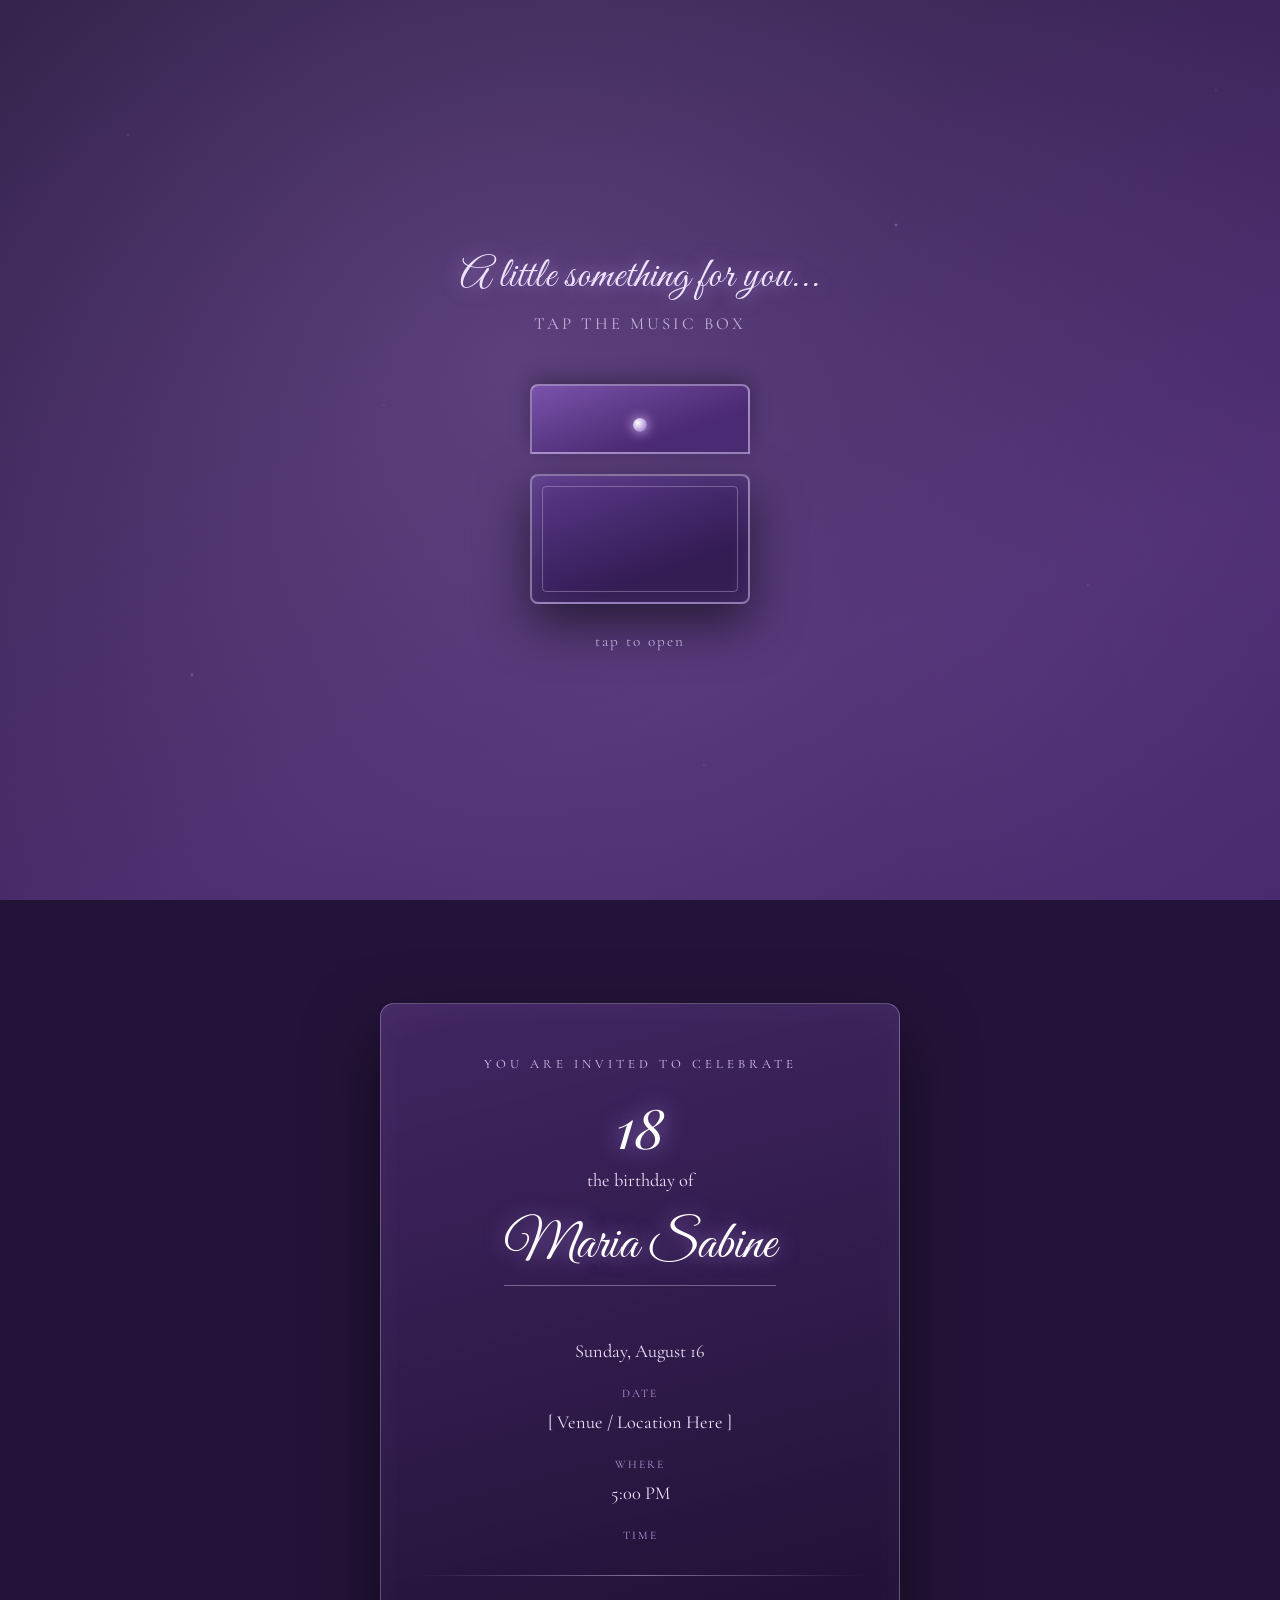
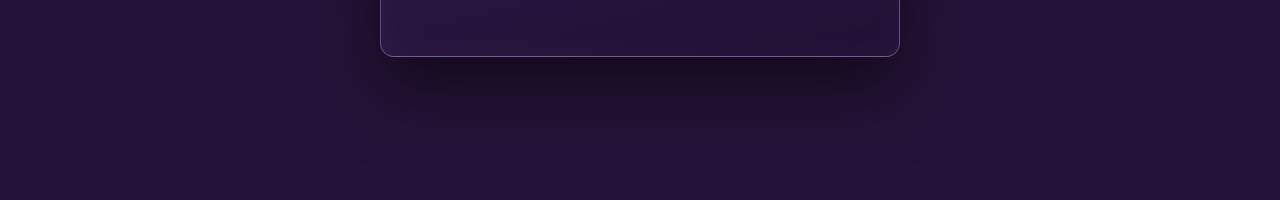
==== index.html @ b39abab8 "first commit" ====
<!DOCTYPE html>
<html lang="en">
<head>
<meta charset="UTF-8" />
<meta name="viewport" content="width=device-width, initial-scale=1.0" />
<title>18th Birthday Invitation</title>
<link rel="preconnect" href="https://fonts.googleapis.com">
<link href="https://fonts.googleapis.com/css2?family=Great+Vibes&family=Cormorant+Garamond:ital,wght@0,400;0,500;0,600;1,400&family=Playfair+Display:ital,wght@0,500;0,700;1,500&display=swap" rel="stylesheet">
<link rel="stylesheet" href="style.css">
</head>
<body>

<div class="marble-bg"></div>
<div class="marble-veins"></div>

<audio id="bgm" src="music.mp3" loop preload="auto"></audio>

<section id="cover">
  <div class="cover-title">A little something for you...</div>
  <div class="cover-sub">tap the music box</div>

  <div class="box-wrap" id="boxWrap">
    <div class="box-lid">
      <div class="box-jewel"></div>
    </div>
    <div class="ballerina-stage">
      <div class="spin">
        <div class="ballerina">
          <svg viewBox="0 0 60 90" xmlns="http://www.w3.org/2000/svg">
            <ellipse cx="30" cy="82" rx="16" ry="4" fill="#d9c9f0" opacity="0.5"/>
            <path d="M30 30 C 20 40, 18 55, 26 60 C 30 62, 30 65, 22 72 M30 30 C 40 40, 42 55, 34 60 C 30 62, 30 65, 38 72" fill="none" stroke="#fff" stroke-width="1"/>
            <path d="M18 58 Q30 50 42 58 Q42 68 30 70 Q18 68 18 58 Z" fill="#e9dcf8"/>
            <circle cx="30" cy="18" r="7" fill="#f3e6ff"/>
            <path d="M23 20 Q30 10 37 20 Q34 8 30 8 Q26 8 23 20Z" fill="#4a2a72"/>
            <path d="M30 25 L22 38 L26 40 L30 30 L34 40 L38 38 Z" fill="#fff"/>
            <line x1="26" y1="40" x2="20" y2="30" stroke="#fff" stroke-width="2" stroke-linecap="round"/>
            <line x1="34" y1="40" x2="40" y2="30" stroke="#fff" stroke-width="2" stroke-linecap="round"/>
            <line x1="27" y1="60" x2="22" y2="80" stroke="#fff" stroke-width="2" stroke-linecap="round"/>
            <line x1="33" y1="60" x2="40" y2="72" stroke="#fff" stroke-width="2" stroke-linecap="round"/>
          </svg>
        </div>
      </div>
    </div>
    <div class="box-base"></div>
    <span class="sparkle"></span>
    <span class="sparkle"></span>
    <span class="sparkle"></span>
    <span class="sparkle"></span>
  </div>

  <div class="tap-hint">tap to open</div>
  <div class="scroll-cue" id="scrollCue">keep scrolling<span>&#8595;</span></div>
</section>

<section id="invitation">
  <div class="card" id="card">
    <div class="eyebrow">You are invited to celebrate</div>
    <div class="num-18">18</div>
    <div class="invite-line">the birthday of</div>
    <div class="name-placeholder">Maria Sabine</div>

    <div class="details">
      Sunday, August 16
      <span class="label">Date</span>
      [ Venue / Location Here ]
      <span class="label">Where</span>
      5:00 PM
      <span class="label">Time</span>
    </div>

    <hr class="divider"/>

    <p class="surprise">
      
      <span class="sign"></span>
    </p>
  </div>
</section>

<script src="js/function.js"></script>

</body>
</html>
---- style.css ----
:root{
  --deep: #241338;
  --plum: #3b1f5c;
  --violet: #6a3fa0;
  --lilac: #b79bdb;
  --pale: #eee3fb;
  --silver: #d9c9f0;
}
*{box-sizing:border-box; margin:0; padding:0;}
html{scroll-behavior:smooth;}
body{
  font-family:'Cormorant Garamond', serif;
  background:var(--deep);
  color:var(--pale);
  overflow-x:hidden;
}

/* ---------- Marble background (shared) ---------- */
.marble-bg{
  position:fixed;
  inset:0;
  z-index:-2;
  background:
    radial-gradient(circle at 20% 20%, rgba(180,140,220,0.35), transparent 45%),
    radial-gradient(circle at 80% 30%, rgba(120,70,170,0.4), transparent 50%),
    radial-gradient(circle at 50% 80%, rgba(90,50,140,0.5), transparent 55%),
    linear-gradient(160deg, #1c0f30 0%, #3a1f5c 35%, #2a1548 60%, #150a26 100%);
  background-size:200% 200%;
  animation:swirl 30s ease-in-out infinite alternate;
}
@keyframes swirl{
  0%{background-position:0% 0%;}
  100%{background-position:100% 100%;}
}
.marble-veins{
  position:fixed; inset:0; z-index:-1; opacity:0.5; pointer-events:none;
  background-image:
    radial-gradient(1px 1px at 10% 15%, #fff8, transparent),
    radial-gradient(1px 1px at 30% 45%, #fff6, transparent),
    radial-gradient(2px 2px at 70% 25%, #fff9, transparent),
    radial-gradient(1px 1px at 85% 65%, #fff7, transparent),
    radial-gradient(1px 1px at 55% 85%, #fff6, transparent),
    radial-gradient(2px 2px at 15% 75%, #fff8, transparent),
    radial-gradient(1px 1px at 95% 10%, #fff6, transparent);
  animation:twinkle 5s ease-in-out infinite alternate;
}
@keyframes twinkle{ from{opacity:0.25;} to{opacity:0.6;} }

/* ---------- Cover / Music box section ---------- */
#cover{
  height:100vh;
  display:flex;
  flex-direction:column;
  align-items:center;
  justify-content:center;
  text-align:center;
  position:relative;
  padding:20px;
}
.cover-title{
  font-family:'Great Vibes', cursive;
  font-size:2.6rem;
  color:var(--pale);
  margin-bottom:10px;
  text-shadow:0 0 18px rgba(200,160,255,0.6);
  letter-spacing:1px;
}
.cover-sub{
  font-size:1.05rem;
  letter-spacing:3px;
  text-transform:uppercase;
  color:var(--silver);
  margin-bottom:50px;
  opacity:0.85;
}

/* Music box */
.box-wrap{
  position:relative;
  width:220px;
  height:220px;
  cursor:pointer;
  perspective:900px;
  -webkit-tap-highlight-color:transparent;
}
.box-base{
  position:absolute;
  bottom:0;
  left:0;
  width:220px;
  height:130px;
  background:linear-gradient(160deg, #5a3a8a, #341c55 70%);
  border:2px solid rgba(217,201,240,0.5);
  border-radius:8px;
  box-shadow:0 20px 50px rgba(0,0,0,0.55), inset 0 0 25px rgba(255,255,255,0.08);
}
.box-base::before{
  content:'';
  position:absolute;
  inset:10px;
  border:1px solid rgba(217,201,240,0.35);
  border-radius:4px;
}
.box-lid{
  position:absolute;
  top:0;
  left:0;
  width:220px;
  height:70px;
  background:linear-gradient(160deg, #7a52ab, #4a2a72 70%);
  border:2px solid rgba(217,201,240,0.5);
  border-radius:8px 8px 0 0;
  transform-origin:top;
  transform-style:preserve-3d;
  transition:transform 1.1s cubic-bezier(.6,.1,.25,1);
  box-shadow:0 -6px 20px rgba(0,0,0,0.3);
  z-index:3;
}
.box-wrap.open .box-lid{
  transform:rotateX(120deg);
}
.box-jewel{
  position:absolute;
  top:32px; left:50%;
  transform:translateX(-50%);
  width:14px; height:14px;
  background:radial-gradient(circle at 35% 35%, #fff, var(--lilac) 60%, var(--violet));
  border-radius:50%;
  box-shadow:0 0 12px rgba(230,200,255,0.9);
}

.ballerina-stage{
  position:absolute;
  bottom:60px;
  left:50%;
  width:60px;
  height:90px;
  transform:translateX(-50%) scale(0.2);
  opacity:0;
  transform-origin:bottom center;
  transition:opacity .6s ease .3s, transform .8s cubic-bezier(.34,1.56,.64,1) .3s;
  z-index:2;
}
.box-wrap.open .ballerina-stage{
  opacity:1;
  transform:translateX(-50%) scale(1);
}
.spin{
  width:100%;
  height:100%;
  animation:none;
  transform-origin:50% 85%;
}
.box-wrap.open .spin{
  animation:spin 3.2s linear infinite;
}
@keyframes spin{ from{transform:rotateY(0deg);} to{transform:rotateY(360deg);} }

.ballerina svg{ width:100%; height:100%; filter:drop-shadow(0 4px 10px rgba(0,0,0,0.4)); }

.sparkle{
  position:absolute;
  width:4px; height:4px;
  background:#fff;
  border-radius:50%;
  opacity:0;
  box-shadow:0 0 8px 2px rgba(255,255,255,0.9);
}
.box-wrap.open .sparkle{ animation:sparkle 1.8s ease-in-out infinite; }
.sparkle:nth-child(1){ top:10%; left:15%; animation-delay:.1s; }
.sparkle:nth-child(2){ top:20%; left:80%; animation-delay:.5s; }
.sparkle:nth-child(3){ top:60%; left:5%; animation-delay:.9s; }
.sparkle:nth-child(4){ top:70%; left:90%; animation-delay:1.3s; }
@keyframes sparkle{
  0%,100%{opacity:0; transform:scale(0.4);}
  50%{opacity:1; transform:scale(1.3);}
}

.tap-hint{
  margin-top:28px;
  font-size:0.95rem;
  letter-spacing:2px;
  color:var(--silver);
  opacity:0.8;
  animation:pulse 2s ease-in-out infinite;
}
.box-wrap.open ~ .tap-hint{ display:none; }
@keyframes pulse{ 0%,100%{opacity:.4;} 50%{opacity:.9;} }

.scroll-cue{
  position:absolute;
  bottom:35px;
  left:50%;
  transform:translateX(-50%);
  font-size:0.85rem;
  letter-spacing:3px;
  color:var(--silver);
  opacity:0;
  transition:opacity 1s ease;
  text-transform:uppercase;
}
.scroll-cue.show{ opacity:0.85; }
.scroll-cue span{
  display:block;
  margin-top:8px;
  animation:bounce 1.6s ease-in-out infinite;
}
@keyframes bounce{ 0%,100%{transform:translateY(0);} 50%{transform:translateY(8px);} }

/* ---------- Invitation section ---------- */
#invitation{
  min-height:100vh;
  display:flex;
  align-items:center;
  justify-content:center;
  padding:80px 18px 120px;
}
.card{
  max-width:520px;
  width:100%;
  background:linear-gradient(165deg, rgba(90,55,135,0.55), rgba(30,15,50,0.75));
  border:1px solid rgba(217,201,240,0.35);
  border-radius:14px;
  padding:52px 34px;
  text-align:center;
  box-shadow:0 30px 70px rgba(0,0,0,0.5), inset 0 0 40px rgba(255,255,255,0.04);
  backdrop-filter:blur(3px);
  opacity:0;
  transform:translateY(60px);
  transition:opacity 1.1s ease, transform 1.1s ease;
}
.card.visible{ opacity:1; transform:translateY(0); }

.eyebrow{
  letter-spacing:4px;
  text-transform:uppercase;
  font-size:0.8rem;
  color:var(--silver);
  margin-bottom:18px;
}
.invite-line{
  font-size:1.15rem;
  color:var(--pale);
  margin-bottom:6px;
}
.num-18{
  font-family:'Playfair Display', serif;
  font-size:3.4rem;
  font-style:italic;
  color:#fff;
  text-shadow:0 0 22px rgba(200,160,255,0.7);
  margin:6px 0;
}
.name-placeholder{
  font-family:'Great Vibes', cursive;
  font-size:3.4rem;
  color:#fff;
  margin:14px 0 22px;
  text-shadow:0 0 20px rgba(200,160,255,0.6);
  border-bottom:1px solid rgba(217,201,240,0.4);
  display:inline-block;
  padding-bottom:6px;
}
.details{
  margin:26px 0;
  font-size:1.15rem;
  line-height:1.9;
}
.details .label{
  display:block;
  letter-spacing:2px;
  text-transform:uppercase;
  font-size:0.72rem;
  color:var(--lilac);
  margin-top:14px;
}
hr.divider{
  border:none;
  height:1px;
  background:linear-gradient(90deg, transparent, rgba(217,201,240,0.5), transparent);
  margin:28px 0;
}
.surprise{
  font-family:'Cormorant Garamond', serif;
  font-style:italic;
  font-size:1.15rem;
  line-height:1.85;
  color:var(--pale);
  opacity:0.95;
}
.surprise .sign{
  display:block;
  margin-top:16px;
  font-family:'Great Vibes', cursive;
  font-size:1.6rem;
  color:#fff;
}
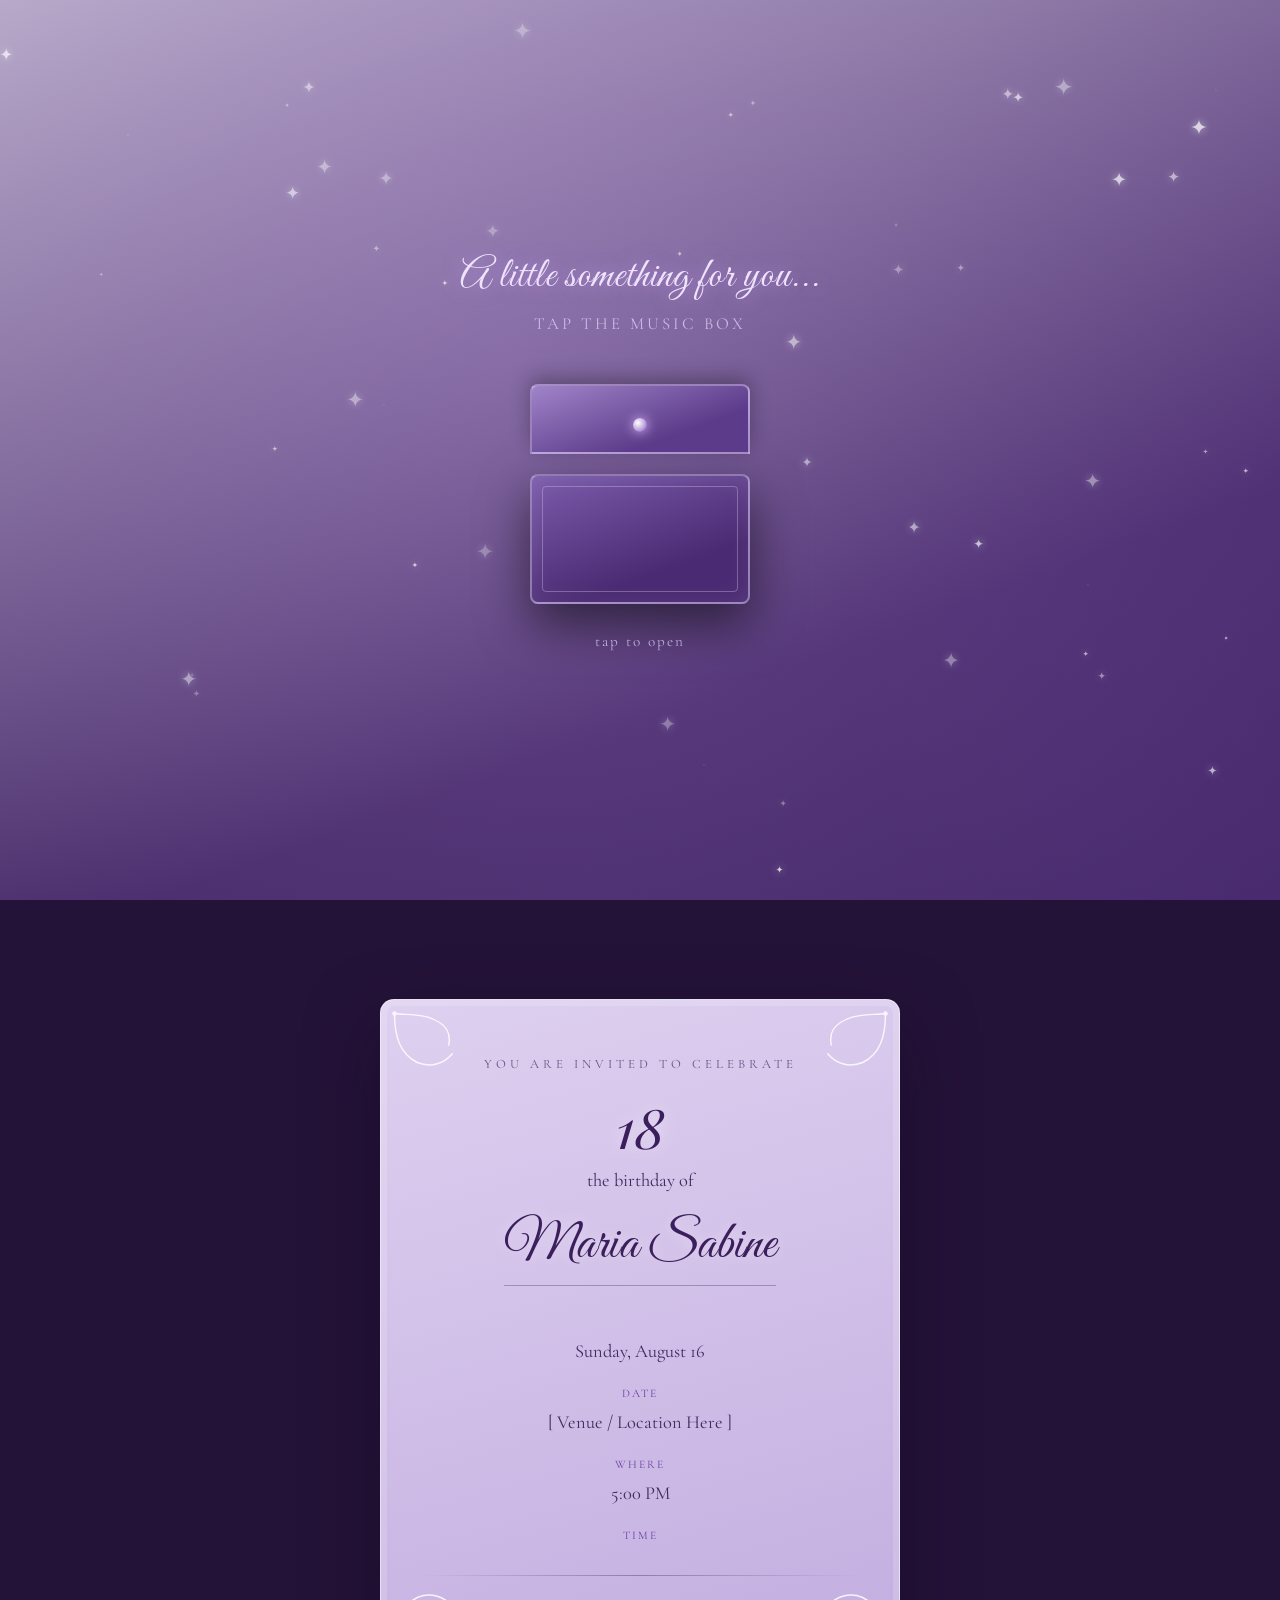
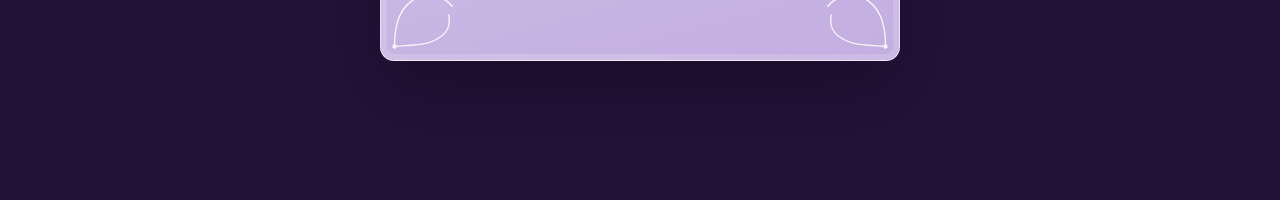
==== commit 7acd4cdc: "Change background" ====
--- a/index.html
+++ b/index.html
@@ -12,6 +12,14 @@
 
 <div class="marble-bg"></div>
 <div class="marble-veins"></div>
+<div class="stars-field" id="starsField"></div>
+
+<!-- reusable 4-point sparkle shape, referenced everywhere via <use> -->
+<svg width="0" height="0" style="position:absolute">
+  <symbol id="sparkleShape" viewBox="0 0 100 100">
+    <path d="M50 0C50 28 28 50 0 50C28 50 50 72 50 100C50 72 72 50 100 50C72 50 50 28 50 0Z"/>
+  </symbol>
+</svg>
 
 <audio id="bgm" src="music.mp3" loop preload="auto"></audio>
 
@@ -25,20 +33,7 @@
     </div>
     <div class="ballerina-stage">
       <div class="spin">
-        <div class="ballerina">
-          <svg viewBox="0 0 60 90" xmlns="http://www.w3.org/2000/svg">
-            <ellipse cx="30" cy="82" rx="16" ry="4" fill="#d9c9f0" opacity="0.5"/>
-            <path d="M30 30 C 20 40, 18 55, 26 60 C 30 62, 30 65, 22 72 M30 30 C 40 40, 42 55, 34 60 C 30 62, 30 65, 38 72" fill="none" stroke="#fff" stroke-width="1"/>
-            <path d="M18 58 Q30 50 42 58 Q42 68 30 70 Q18 68 18 58 Z" fill="#e9dcf8"/>
-            <circle cx="30" cy="18" r="7" fill="#f3e6ff"/>
-            <path d="M23 20 Q30 10 37 20 Q34 8 30 8 Q26 8 23 20Z" fill="#4a2a72"/>
-            <path d="M30 25 L22 38 L26 40 L30 30 L34 40 L38 38 Z" fill="#fff"/>
-            <line x1="26" y1="40" x2="20" y2="30" stroke="#fff" stroke-width="2" stroke-linecap="round"/>
-            <line x1="34" y1="40" x2="40" y2="30" stroke="#fff" stroke-width="2" stroke-linecap="round"/>
-            <line x1="27" y1="60" x2="22" y2="80" stroke="#fff" stroke-width="2" stroke-linecap="round"/>
-            <line x1="33" y1="60" x2="40" y2="72" stroke="#fff" stroke-width="2" stroke-linecap="round"/>
-          </svg>
-        </div>
+        <svg class="centerpiece-star"><use href="#sparkleShape"></use></svg>
       </div>
     </div>
     <div class="box-base"></div>
@@ -54,6 +49,23 @@
 
 <section id="invitation">
   <div class="card" id="card">
+    <svg class="card-corner corner-tl" viewBox="0 0 80 80" xmlns="http://www.w3.org/2000/svg">
+      <path d="M4 4 C 4 30, 10 50, 30 60 C 45 66, 60 62, 70 50 M4 4 C 20 6, 40 4, 55 14 C 65 20, 68 30, 66 40"/>
+      <circle cx="4" cy="4" r="2.5"/>
+    </svg>
+    <svg class="card-corner corner-tr" viewBox="0 0 80 80" xmlns="http://www.w3.org/2000/svg">
+      <path d="M4 4 C 4 30, 10 50, 30 60 C 45 66, 60 62, 70 50 M4 4 C 20 6, 40 4, 55 14 C 65 20, 68 30, 66 40"/>
+      <circle cx="4" cy="4" r="2.5"/>
+    </svg>
+    <svg class="card-corner corner-bl" viewBox="0 0 80 80" xmlns="http://www.w3.org/2000/svg">
+      <path d="M4 4 C 4 30, 10 50, 30 60 C 45 66, 60 62, 70 50 M4 4 C 20 6, 40 4, 55 14 C 65 20, 68 30, 66 40"/>
+      <circle cx="4" cy="4" r="2.5"/>
+    </svg>
+    <svg class="card-corner corner-br" viewBox="0 0 80 80" xmlns="http://www.w3.org/2000/svg">
+      <path d="M4 4 C 4 30, 10 50, 30 60 C 45 66, 60 62, 70 50 M4 4 C 20 6, 40 4, 55 14 C 65 20, 68 30, 66 40"/>
+      <circle cx="4" cy="4" r="2.5"/>
+    </svg>
+
     <div class="eyebrow">You are invited to celebrate</div>
     <div class="num-18">18</div>
     <div class="invite-line">the birthday of</div>
--- a/style.css
+++ b/style.css
@@ -5,6 +5,9 @@
   --lilac: #b79bdb;
   --pale: #eee3fb;
   --silver: #d9c9f0;
+  --card-a: #ded0f0;
+  --card-b: #c3aee0;
+  --ink: #40295e;
 }
 *{box-sizing:border-box; margin:0; padding:0;}
 html{scroll-behavior:smooth;}
@@ -24,7 +27,7 @@
     radial-gradient(circle at 20% 20%, rgba(180,140,220,0.35), transparent 45%),
     radial-gradient(circle at 80% 30%, rgba(120,70,170,0.4), transparent 50%),
     radial-gradient(circle at 50% 80%, rgba(90,50,140,0.5), transparent 55%),
-    linear-gradient(160deg, #1c0f30 0%, #3a1f5c 35%, #2a1548 60%, #150a26 100%);
+    linear-gradient(160deg, #b8aec6 0%, #3a1f5c 35%, #2a1548 60%, #9a6edd 100%);
   background-size:200% 200%;
   animation:swirl 30s ease-in-out infinite alternate;
 }
@@ -46,6 +49,27 @@
 }
 @keyframes twinkle{ from{opacity:0.25;} to{opacity:0.6;} }
 
+/* ---------- Floating star field (behind card, in front of marble) ---------- */
+.stars-field{
+  position:fixed;
+  inset:0;
+  z-index:0;
+  pointer-events:none;
+  overflow:hidden;
+}
+.star-sparkle{
+  position:absolute;
+  fill:#fff;
+  filter:drop-shadow(0 0 4px rgba(255,255,255,0.8));
+  animation-name:twinkleFloat;
+  animation-timing-function:ease-in-out;
+  animation-iteration-count:infinite;
+}
+@keyframes twinkleFloat{
+  0%,100%{ opacity:.15; transform:translateY(0) scale(.7) rotate(0deg); }
+  50%{ opacity:.95; transform:translateY(-16px) scale(1) rotate(20deg); }
+}
+
 /* ---------- Cover / Music box section ---------- */
 #cover{
   height:100vh;
@@ -56,6 +80,7 @@
   text-align:center;
   position:relative;
   padding:20px;
+  z-index:1;
 }
 .cover-title{
   font-family:'Great Vibes', cursive;
@@ -89,7 +114,7 @@
   left:0;
   width:220px;
   height:130px;
-  background:linear-gradient(160deg, #5a3a8a, #341c55 70%);
+  background:linear-gradient(160deg, #7c5cac, #4a2a72 70%);
   border:2px solid rgba(217,201,240,0.5);
   border-radius:8px;
   box-shadow:0 20px 50px rgba(0,0,0,0.55), inset 0 0 25px rgba(255,255,255,0.08);
@@ -107,7 +132,7 @@
   left:0;
   width:220px;
   height:70px;
-  background:linear-gradient(160deg, #7a52ab, #4a2a72 70%);
+  background:linear-gradient(160deg, #a084c9, #5c3b8a 70%);
   border:2px solid rgba(217,201,240,0.5);
   border-radius:8px 8px 0 0;
   transform-origin:top;
@@ -133,8 +158,8 @@
   position:absolute;
   bottom:60px;
   left:50%;
-  width:60px;
-  height:90px;
+  width:64px;
+  height:64px;
   transform:translateX(-50%) scale(0.2);
   opacity:0;
   transform-origin:bottom center;
@@ -149,14 +174,23 @@
   width:100%;
   height:100%;
   animation:none;
-  transform-origin:50% 85%;
+  transform-origin:50% 50%;
 }
 .box-wrap.open .spin{
-  animation:spin 3.2s linear infinite;
-}
-@keyframes spin{ from{transform:rotateY(0deg);} to{transform:rotateY(360deg);} }
-
-.ballerina svg{ width:100%; height:100%; filter:drop-shadow(0 4px 10px rgba(0,0,0,0.4)); }
+  animation:spinSparkle 3.4s ease-in-out infinite;
+}
+@keyframes spinSparkle{
+  0%{ transform:rotate(0deg) scale(0.85); }
+  50%{ transform:rotate(180deg) scale(1.2); }
+  100%{ transform:rotate(360deg) scale(0.85); }
+}
+
+.centerpiece-star{
+  width:100%;
+  height:100%;
+  fill:#fff;
+  filter:drop-shadow(0 0 14px rgba(230,200,255,0.95));
+}
 
 .sparkle{
   position:absolute;
@@ -214,50 +248,68 @@
   align-items:center;
   justify-content:center;
   padding:80px 18px 120px;
+  position:relative;
+  z-index:1;
 }
 .card{
   max-width:520px;
   width:100%;
-  background:linear-gradient(165deg, rgba(90,55,135,0.55), rgba(30,15,50,0.75));
-  border:1px solid rgba(217,201,240,0.35);
+  position:relative;
+  z-index:1;
+  background:linear-gradient(165deg, var(--card-a), var(--card-b));
+  border:1px solid rgba(255,255,255,0.6);
   border-radius:14px;
-  padding:52px 34px;
+  padding:56px 40px;
   text-align:center;
-  box-shadow:0 30px 70px rgba(0,0,0,0.5), inset 0 0 40px rgba(255,255,255,0.04);
-  backdrop-filter:blur(3px);
+  box-shadow:0 30px 70px rgba(20,8,35,0.55), inset 0 0 0 6px rgba(255,255,255,0.15);
   opacity:0;
   transform:translateY(60px);
   transition:opacity 1.1s ease, transform 1.1s ease;
 }
 .card.visible{ opacity:1; transform:translateY(0); }
+
+.card-corner{
+  position:absolute;
+  width:70px;
+  height:70px;
+  opacity:0.85;
+  pointer-events:none;
+}
+.card-corner path{ fill:none; stroke:#fff; stroke-width:1.6; stroke-linecap:round; }
+.card-corner circle{ fill:#fff; }
+.corner-tl{ top:10px; left:10px; }
+.corner-tr{ top:10px; right:10px; transform:scaleX(-1); }
+.corner-bl{ bottom:10px; left:10px; transform:scaleY(-1); }
+.corner-br{ bottom:10px; right:10px; transform:scale(-1,-1); }
 
 .eyebrow{
   letter-spacing:4px;
   text-transform:uppercase;
   font-size:0.8rem;
-  color:var(--silver);
+  color:var(--ink);
+  opacity:0.75;
   margin-bottom:18px;
 }
 .invite-line{
   font-size:1.15rem;
-  color:var(--pale);
+  color:var(--ink);
   margin-bottom:6px;
 }
 .num-18{
   font-family:'Playfair Display', serif;
   font-size:3.4rem;
   font-style:italic;
-  color:#fff;
-  text-shadow:0 0 22px rgba(200,160,255,0.7);
+  color:var(--plum);
+  text-shadow:0 0 18px rgba(255,255,255,0.6);
   margin:6px 0;
 }
 .name-placeholder{
   font-family:'Great Vibes', cursive;
   font-size:3.4rem;
-  color:#fff;
+  color:var(--plum);
   margin:14px 0 22px;
-  text-shadow:0 0 20px rgba(200,160,255,0.6);
-  border-bottom:1px solid rgba(217,201,240,0.4);
+  text-shadow:0 0 14px rgba(255,255,255,0.5);
+  border-bottom:1px solid rgba(64,41,94,0.35);
   display:inline-block;
   padding-bottom:6px;
 }
@@ -265,19 +317,20 @@
   margin:26px 0;
   font-size:1.15rem;
   line-height:1.9;
+  color:var(--ink);
 }
 .details .label{
   display:block;
   letter-spacing:2px;
   text-transform:uppercase;
   font-size:0.72rem;
-  color:var(--lilac);
+  color:var(--violet);
   margin-top:14px;
 }
 hr.divider{
   border:none;
   height:1px;
-  background:linear-gradient(90deg, transparent, rgba(217,201,240,0.5), transparent);
+  background:linear-gradient(90deg, transparent, rgba(64,41,94,0.4), transparent);
   margin:28px 0;
 }
 .surprise{
@@ -285,7 +338,7 @@
   font-style:italic;
   font-size:1.15rem;
   line-height:1.85;
-  color:var(--pale);
+  color:var(--ink);
   opacity:0.95;
 }
 .surprise .sign{
@@ -293,5 +346,5 @@
   margin-top:16px;
   font-family:'Great Vibes', cursive;
   font-size:1.6rem;
-  color:#fff;
-}
+  color:var(--plum);
+}
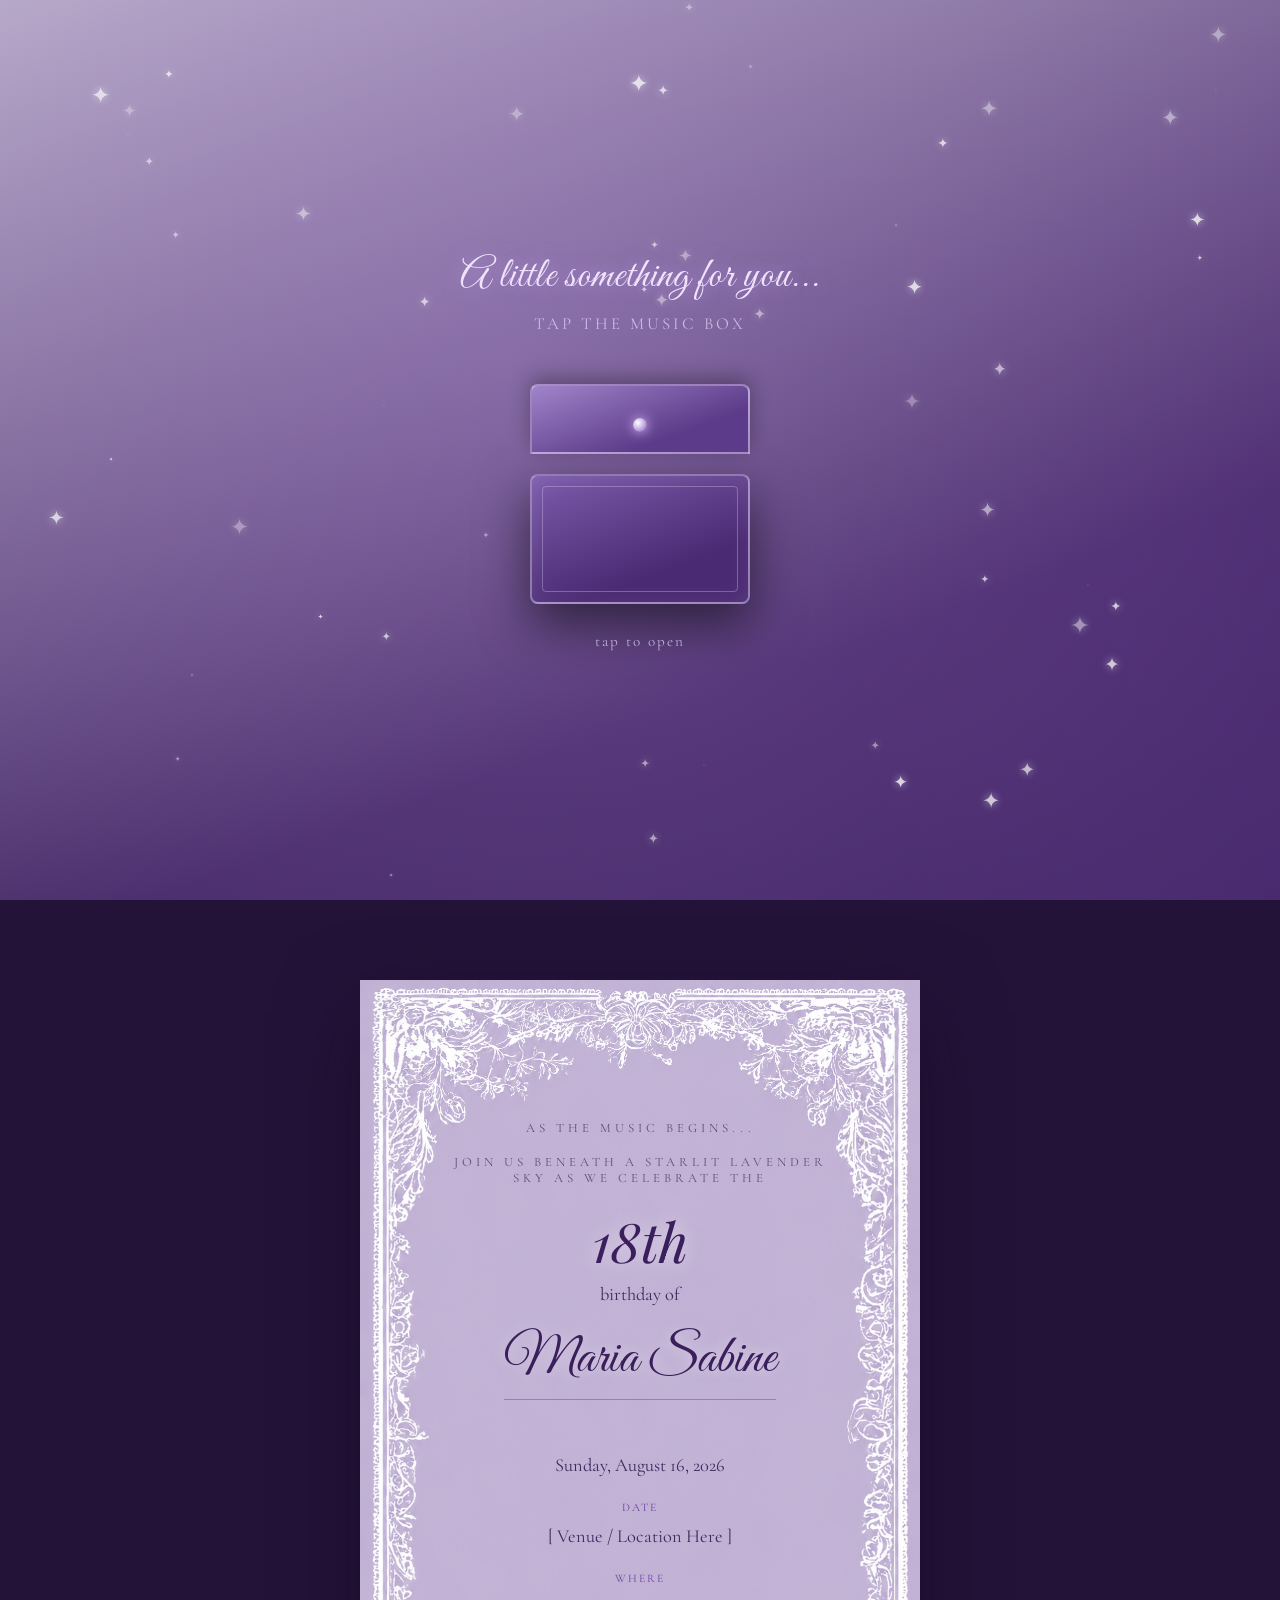
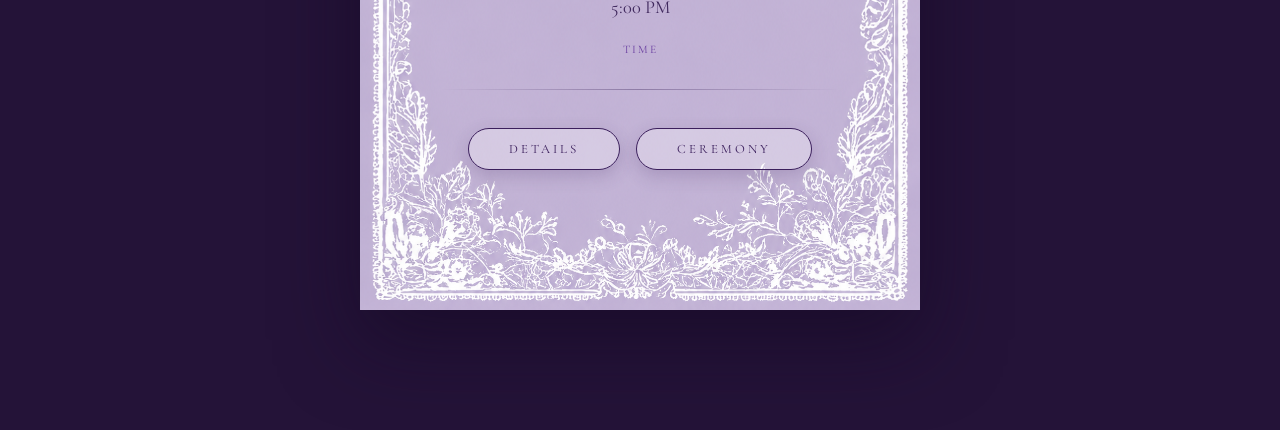
==== commit b740df83: "Added 2 pages" ====
--- a/index.html
+++ b/index.html
@@ -25,7 +25,7 @@
 
 <section id="cover">
   <div class="cover-title">A little something for you...</div>
-  <div class="cover-sub">tap the music box</div>
+  <div class="cover-sub">Tap the music box</div>
 
   <div class="box-wrap" id="boxWrap">
     <div class="box-lid">
@@ -49,30 +49,14 @@
 
 <section id="invitation">
   <div class="card" id="card">
-    <svg class="card-corner corner-tl" viewBox="0 0 80 80" xmlns="http://www.w3.org/2000/svg">
-      <path d="M4 4 C 4 30, 10 50, 30 60 C 45 66, 60 62, 70 50 M4 4 C 20 6, 40 4, 55 14 C 65 20, 68 30, 66 40"/>
-      <circle cx="4" cy="4" r="2.5"/>
-    </svg>
-    <svg class="card-corner corner-tr" viewBox="0 0 80 80" xmlns="http://www.w3.org/2000/svg">
-      <path d="M4 4 C 4 30, 10 50, 30 60 C 45 66, 60 62, 70 50 M4 4 C 20 6, 40 4, 55 14 C 65 20, 68 30, 66 40"/>
-      <circle cx="4" cy="4" r="2.5"/>
-    </svg>
-    <svg class="card-corner corner-bl" viewBox="0 0 80 80" xmlns="http://www.w3.org/2000/svg">
-      <path d="M4 4 C 4 30, 10 50, 30 60 C 45 66, 60 62, 70 50 M4 4 C 20 6, 40 4, 55 14 C 65 20, 68 30, 66 40"/>
-      <circle cx="4" cy="4" r="2.5"/>
-    </svg>
-    <svg class="card-corner corner-br" viewBox="0 0 80 80" xmlns="http://www.w3.org/2000/svg">
-      <path d="M4 4 C 4 30, 10 50, 30 60 C 45 66, 60 62, 70 50 M4 4 C 20 6, 40 4, 55 14 C 65 20, 68 30, 66 40"/>
-      <circle cx="4" cy="4" r="2.5"/>
-    </svg>
-
-    <div class="eyebrow">You are invited to celebrate</div>
-    <div class="num-18">18</div>
-    <div class="invite-line">the birthday of</div>
+    <div class="eyebrow">As the Music Begins...</div>
+    <div class="eyebrow">Join us beneath a starlit lavender sky as we celebrate the</div>
+    <div class="num-18">18th</div>
+    <div class="invite-line">birthday of</div>
     <div class="name-placeholder">Maria Sabine</div>
 
     <div class="details">
-      Sunday, August 16
+      Sunday, August 16, 2026
       <span class="label">Date</span>
       [ Venue / Location Here ]
       <span class="label">Where</span>
@@ -83,9 +67,14 @@
     <hr class="divider"/>
 
     <p class="surprise">
-      
+
       <span class="sign"></span>
     </p>
+
+    <div class="nav-btn-row">
+      <a href="details.html" class="details-btn">Details</a>
+      <a href="ceremony.html" class="details-btn">Ceremony</a>
+    </div>
   </div>
 </section>
 
--- a/style.css
+++ b/style.css
@@ -252,35 +252,107 @@
   z-index:1;
 }
 .card{
-  max-width:520px;
+  max-width:560px;
   width:100%;
   position:relative;
   z-index:1;
-  background:linear-gradient(165deg, var(--card-a), var(--card-b));
-  border:1px solid rgba(255,255,255,0.6);
-  border-radius:14px;
-  padding:56px 40px;
+  background:var(--card-b);
+  border-style:solid;
+  border-width:118px 62px;
+  border-image-source:url('pics/lavender_border.png');
+  border-image-slice:230 90 fill;
+  border-image-repeat:round;
+  border-radius:6px;
+  padding:22px 18px;
   text-align:center;
-  box-shadow:0 30px 70px rgba(20,8,35,0.55), inset 0 0 0 6px rgba(255,255,255,0.15);
+  box-shadow:0 30px 80px rgba(20,8,35,0.6);
   opacity:0;
   transform:translateY(60px);
   transition:opacity 1.1s ease, transform 1.1s ease;
 }
 .card.visible{ opacity:1; transform:translateY(0); }
-
-.card-corner{
-  position:absolute;
-  width:70px;
-  height:70px;
-  opacity:0.85;
-  pointer-events:none;
-}
-.card-corner path{ fill:none; stroke:#fff; stroke-width:1.6; stroke-linecap:round; }
-.card-corner circle{ fill:#fff; }
-.corner-tl{ top:10px; left:10px; }
-.corner-tr{ top:10px; right:10px; transform:scaleX(-1); }
-.corner-bl{ bottom:10px; left:10px; transform:scaleY(-1); }
-.corner-br{ bottom:10px; right:10px; transform:scale(-1,-1); }
+.card + .card{ margin-top:0; }
+
+.details-btn{
+  display:inline-block;
+  margin-top:38px;
+  padding:12px 40px;
+  border:1.4px solid var(--plum);
+  border-radius:999px;
+  color:var(--plum);
+  text-decoration:none;
+  letter-spacing:3px;
+  text-transform:uppercase;
+  font-size:0.8rem;
+  font-family:'Cormorant Garamond', serif;
+  background:rgba(255,255,255,0.3);
+  box-shadow:0 6px 18px rgba(64,41,94,0.2);
+  transition:background .3s ease, color .3s ease, transform .3s ease;
+  position:relative;
+  z-index:2;
+}
+.details-btn:hover{
+  background:var(--plum);
+  color:#fff;
+  transform:translateY(-2px);
+}
+
+.nav-btn-row{
+  display:flex;
+  flex-wrap:wrap;
+  justify-content:center;
+  gap:16px;
+  margin-top:38px;
+}
+.nav-btn-row .details-btn{ margin-top:0; }
+
+.back-link{
+  display:inline-block;
+  margin-bottom:26px;
+  color:var(--pale);
+  text-decoration:none;
+  letter-spacing:2px;
+  text-transform:uppercase;
+  font-size:0.8rem;
+  opacity:0.75;
+  transition:opacity .3s ease;
+}
+.back-link:hover{ opacity:1; }
+
+.resume-music-btn{
+  position:fixed;
+  bottom:22px;
+  left:50%;
+  transform:translateX(-50%);
+  z-index:50;
+  background:rgba(255,255,255,0.15);
+  color:var(--pale);
+  border:1px solid rgba(255,255,255,0.45);
+  padding:10px 24px;
+  border-radius:999px;
+  font-family:'Cormorant Garamond', serif;
+  font-size:0.95rem;
+  letter-spacing:2px;
+  cursor:pointer;
+  backdrop-filter:blur(4px);
+  box-shadow:0 8px 20px rgba(0,0,0,0.35);
+}
+
+.palette-row{
+  display:flex;
+  justify-content:center;
+  gap:8px;
+  margin:22px auto 6px;
+  position:relative;
+  z-index:2;
+}
+.swatch{
+  width:46px;
+  height:32px;
+  border-radius:5px;
+  border:1px solid rgba(255,255,255,0.7);
+  box-shadow:0 3px 8px rgba(20,8,35,0.25);
+}
 
 .eyebrow{
   letter-spacing:4px;
@@ -348,3 +420,21 @@
   font-size:1.6rem;
   color:var(--plum);
 }
+
+/* ---------- Details section ---------- */
+#details{
+  min-height:100vh;
+  display:flex;
+  align-items:center;
+  justify-content:center;
+  padding:80px 18px 120px;
+  position:relative;
+  z-index:1;
+}
+#details .card .eyebrow,
+#details .card .details,
+#details .card .surprise{
+  position:relative;
+  z-index:2;
+}
+.rsvp-btn{ margin-top:30px; }
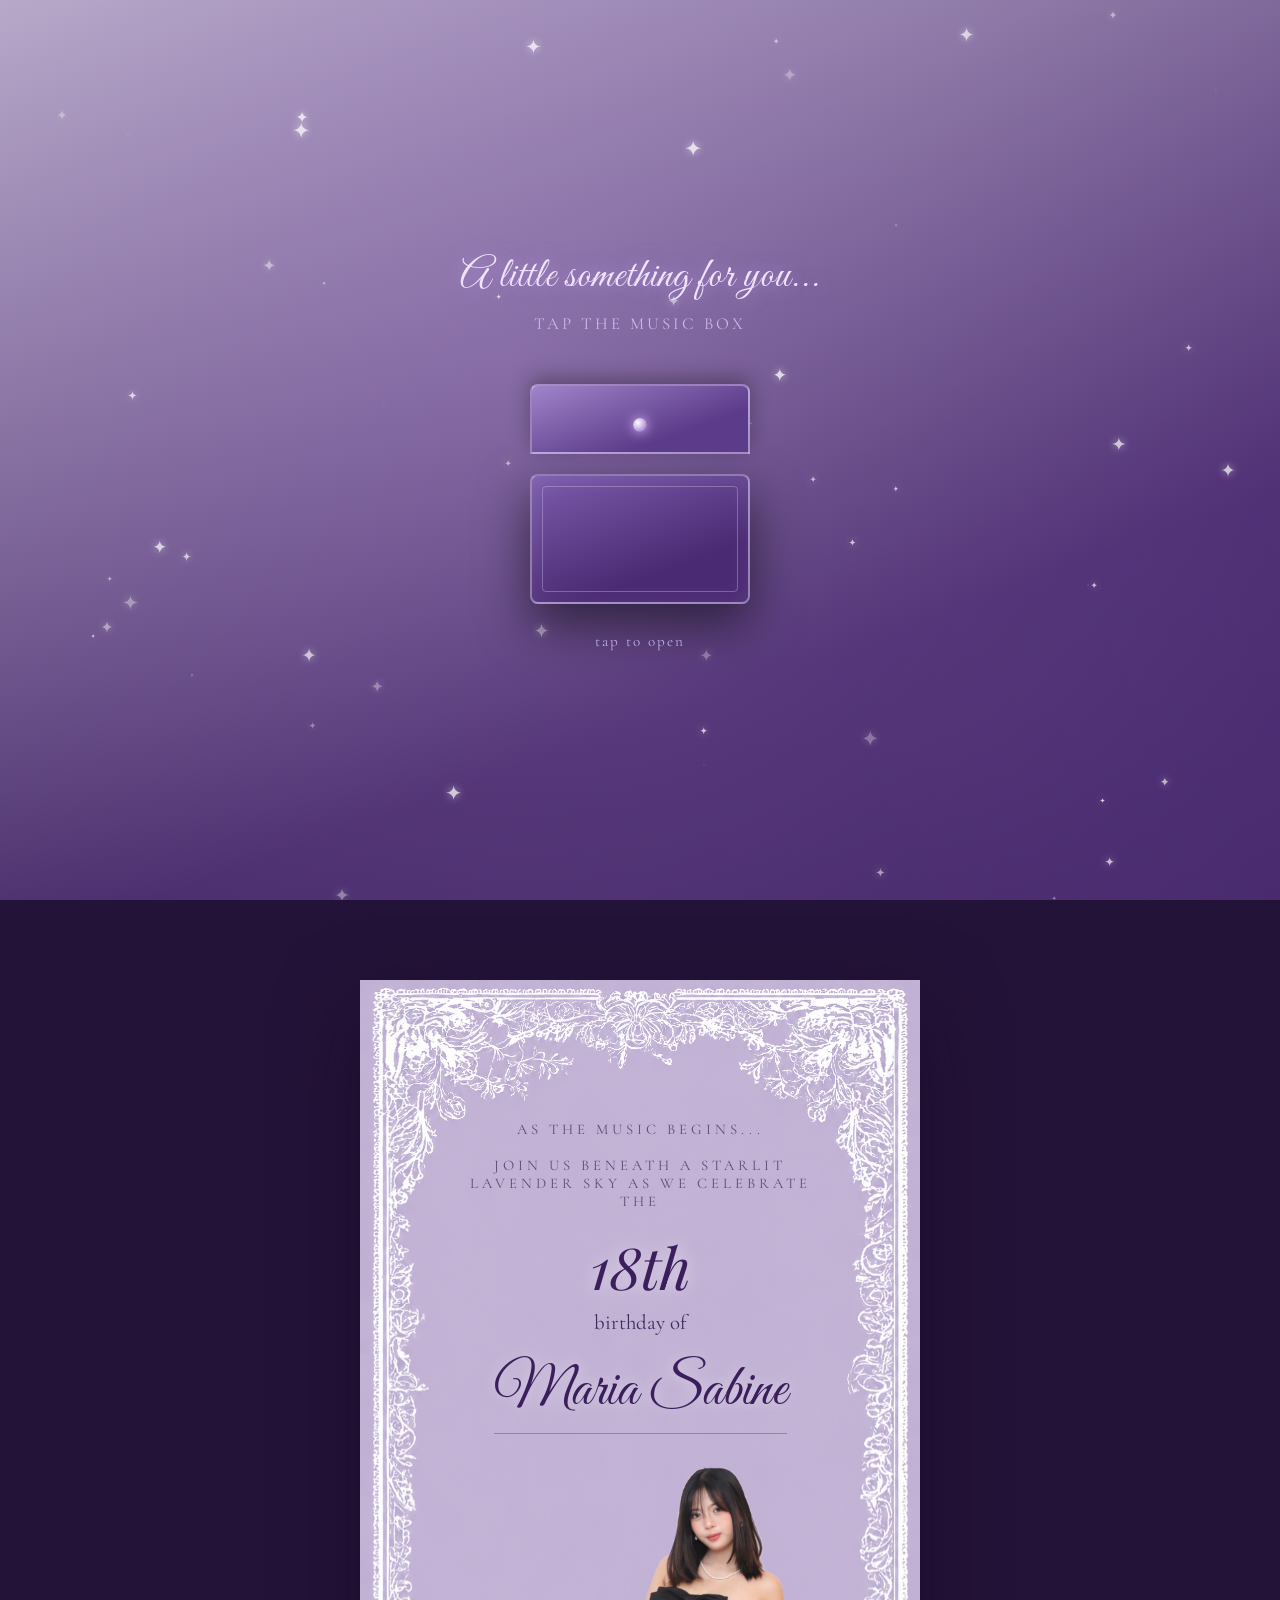
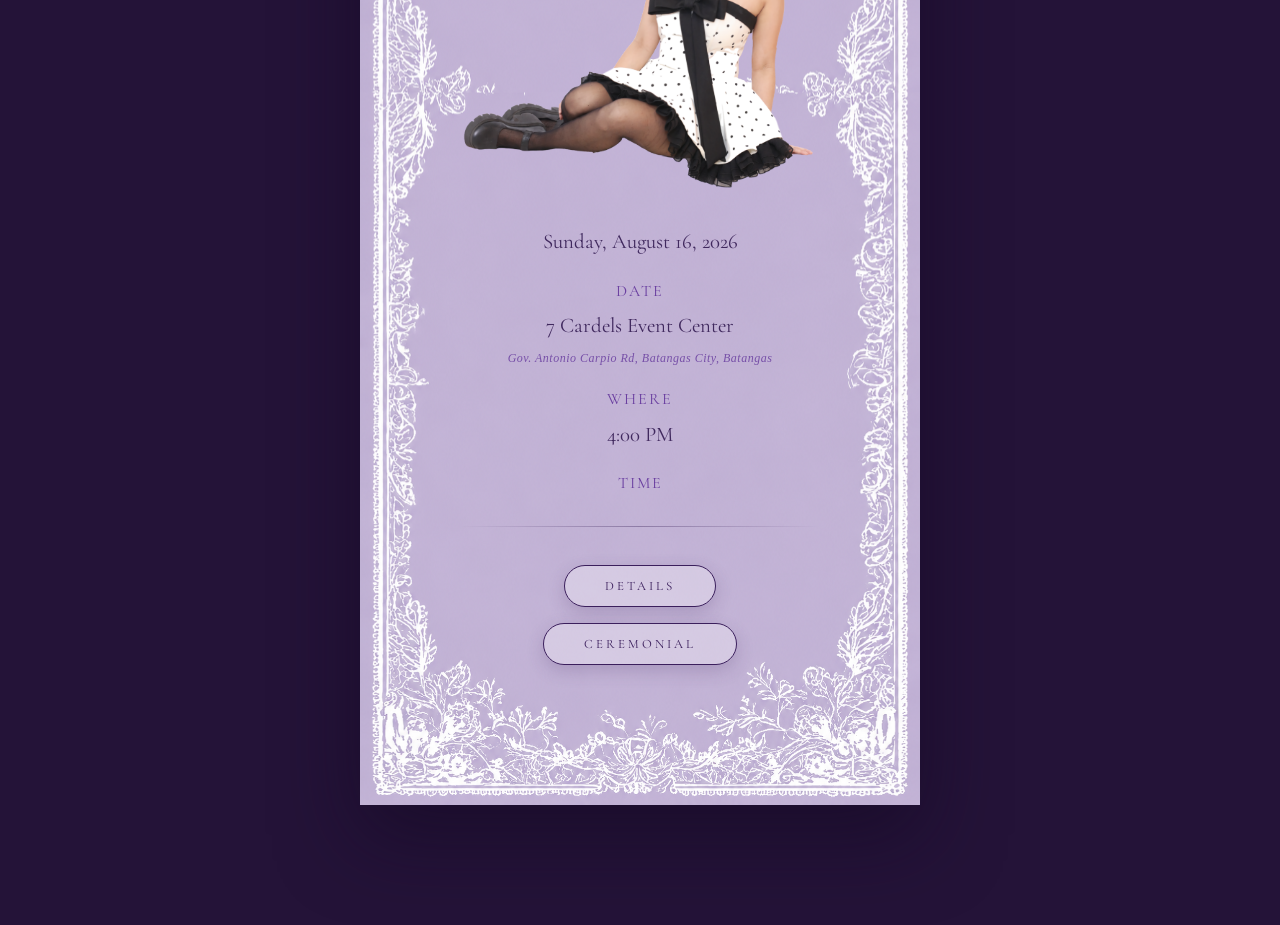
==== commit 4ae80d20: "Added Images, Polished Ceremony page" ====
--- a/index.html
+++ b/index.html
@@ -55,12 +55,17 @@
     <div class="invite-line">birthday of</div>
     <div class="name-placeholder">Maria Sabine</div>
 
+    <div>
+      <img src="pics/name_transparent.png" alt="Maria Sabine"/>
+    </div>
+
     <div class="details">
       Sunday, August 16, 2026
       <span class="label">Date</span>
-      [ Venue / Location Here ]
+      7 Cardels Event Center
+      <span class="venue-address">Gov. Antonio Carpio Rd, Batangas City, Batangas</span>
       <span class="label">Where</span>
-      5:00 PM
+      4:00 PM
       <span class="label">Time</span>
     </div>
 
@@ -73,7 +78,7 @@
 
     <div class="nav-btn-row">
       <a href="details.html" class="details-btn">Details</a>
-      <a href="ceremony.html" class="details-btn">Ceremony</a>
+      <a href="ceremony.html" class="details-btn">Ceremonial</a>
     </div>
   </div>
 </section>
--- a/style.css
+++ b/style.css
@@ -263,7 +263,7 @@
   border-image-slice:230 90 fill;
   border-image-repeat:round;
   border-radius:6px;
-  padding:22px 18px;
+  padding:22px 38px;
   text-align:center;
   box-shadow:0 30px 80px rgba(20,8,35,0.6);
   opacity:0;
@@ -318,6 +318,48 @@
   transition:opacity .3s ease;
 }
 .back-link:hover{ opacity:1; }
+
+/* ---------- Ceremony page ---------- */
+#cardCeremony .eyebrow{
+  font-size:1.3rem;
+}
+#cardCeremony > .surprise{
+  font-size:1.4rem;
+}
+
+/* ---------- Details page ---------- */
+#cardDetails .eyebrow{
+  font-size:1.3rem;
+}
+
+/* ---------- Framed photo (laced border reused from the card art) ---------- */
+.photo-frame{
+  display:block;
+  width:200px;
+  max-width:70%;
+  margin:6px auto 24px;
+  border-style:solid;
+  border-width:42px 20px;
+  border-image-source:url('pics/lavender_border.png');
+  border-image-slice:230 90 fill;
+  border-image-repeat:round;
+  box-shadow:0 15px 40px rgba(20,8,35,0.45);
+  position:relative;
+  z-index:2;
+}
+.photo-frame img{
+  display:block;
+  width:100%;
+  height:auto;
+  object-fit:cover;
+}
+
+img{
+  display:block;
+  width:100%;
+  height:auto;
+  object-fit:cover;
+}
 
 .resume-music-btn{
   position:fixed;
@@ -357,19 +399,19 @@
 .eyebrow{
   letter-spacing:4px;
   text-transform:uppercase;
-  font-size:0.8rem;
+  font-size:0.92rem;
   color:var(--ink);
   opacity:0.75;
   margin-bottom:18px;
 }
 .invite-line{
-  font-size:1.15rem;
+  font-size:1.3rem;
   color:var(--ink);
   margin-bottom:6px;
 }
 .num-18{
   font-family:'Playfair Display', serif;
-  font-size:3.4rem;
+  font-size:3.6rem;
   font-style:italic;
   color:var(--plum);
   text-shadow:0 0 18px rgba(255,255,255,0.6);
@@ -377,7 +419,7 @@
 }
 .name-placeholder{
   font-family:'Great Vibes', cursive;
-  font-size:3.4rem;
+  font-size:3.6rem;
   color:var(--plum);
   margin:14px 0 22px;
   text-shadow:0 0 14px rgba(255,255,255,0.5);
@@ -387,15 +429,24 @@
 }
 .details{
   margin:26px 0;
-  font-size:1.15rem;
+  font-size:1.3rem;
   line-height:1.9;
   color:var(--ink);
 }
+.venue-address{
+  display:block;
+  font-size:0.75rem;
+  font-style:italic;
+  letter-spacing:0.5px;
+  color:var(--violet);
+  opacity:0.85;
+  margin-top:2px;
+}
 .details .label{
   display:block;
   letter-spacing:2px;
   text-transform:uppercase;
-  font-size:0.72rem;
+  font-size:1rem;
   color:var(--violet);
   margin-top:14px;
 }
@@ -408,7 +459,7 @@
 .surprise{
   font-family:'Cormorant Garamond', serif;
   font-style:italic;
-  font-size:1.15rem;
+  font-size:1.3rem;
   line-height:1.85;
   color:var(--ink);
   opacity:0.95;
@@ -417,8 +468,75 @@
   display:block;
   margin-top:16px;
   font-family:'Great Vibes', cursive;
-  font-size:1.6rem;
+  font-size:1.7rem;
   color:var(--plum);
+}
+
+.qr-block{
+  margin-top:30px;
+  text-align:center;
+}
+.qr-code{
+  width:150px;
+  height:150px;
+  margin:10px auto 0;
+  display:block;
+  border-radius:8px;
+  border:6px solid rgba(255,255,255,0.6);
+  box-shadow:0 8px 20px rgba(20,8,35,0.3);
+}
+
+/* ---------- Ceremony role lists ---------- */
+.role-section{
+  margin:28px 0;
+  text-align:center;
+}
+.chapter-title{
+  font-family:'Cormorant Garamond', serif;
+  font-style:italic;
+  font-weight:600;
+  font-size:1.1rem;
+  letter-spacing:1px;
+  color:var(--violet);
+  text-align:center;
+  margin-bottom:6px;
+}
+.role-title{
+  font-family:'Playfair Display', serif;
+  font-style:italic;
+  font-size:1.7rem;
+  color:var(--plum);
+  text-align:center;
+  text-shadow:0 0 14px rgba(255,255,255,0.5);
+  margin-bottom:4px;
+}
+.role-subtitle{
+  text-align:center;
+  font-size:0.78rem;
+  letter-spacing:2px;
+  text-transform:uppercase;
+  color:var(--violet);
+  margin-bottom:16px;
+}
+.role-section .role-title + .role-grid,
+.role-section .role-subtitle + .role-grid{
+  margin-top:16px;
+}
+.role-grid{
+  column-count:2;
+  column-gap:26px;
+}
+.role-item{
+  font-size:1.05rem;
+  color:var(--ink);
+  line-height:1.4;
+  margin-bottom:10px;
+  text-align:center;
+  break-inside:avoid;
+  -webkit-column-break-inside:avoid;
+}
+@media (max-width:420px){
+  .role-grid{ column-count:1; }
 }
 
 /* ---------- Details section ---------- */
@@ -438,3 +556,94 @@
   z-index:2;
 }
 .rsvp-btn{ margin-top:30px; }
+
+/* ---------- RSVP widget ---------- */
+.rsvp-widget{
+  position:relative;
+  z-index:2;
+}
+.rsvp-input{
+  width:100%;
+  max-width:320px;
+  margin:6px auto 18px;
+  display:block;
+  padding:12px 18px;
+  border-radius:999px;
+  border:1.4px solid rgba(64,41,94,0.4);
+  background:rgba(255,255,255,0.45);
+  color:var(--ink);
+  font-family:'Cormorant Garamond', serif;
+  font-size:1.05rem;
+  text-align:center;
+  outline:none;
+  transition:border-color .3s ease, background .3s ease;
+}
+.rsvp-input:focus{
+  border-color:var(--plum);
+  background:rgba(255,255,255,0.7);
+}
+.rsvp-result{
+  margin-top:24px;
+  min-height:0;
+}
+.rsvp-status{
+  font-size:1.05rem;
+  line-height:1.7;
+  color:var(--ink);
+}
+.rsvp-status.not-found{ color:#8a3b3b; }
+.rsvp-status.found{ color:var(--plum); font-weight:600; }
+.rsvp-seats{
+  font-size:0.85rem;
+  letter-spacing:1px;
+  text-transform:uppercase;
+  color:var(--violet);
+  margin-top:6px;
+}
+.rsvp-plusone{
+  margin-top:18px;
+}
+.rsvp-choice-row{
+  display:flex;
+  justify-content:center;
+  gap:14px;
+  margin-top:22px;
+  flex-wrap:wrap;
+}
+.rsvp-choice{
+  padding:10px 26px;
+  border-radius:999px;
+  border:1.4px solid var(--plum);
+  background:rgba(255,255,255,0.3);
+  color:var(--plum);
+  font-family:'Cormorant Garamond', serif;
+  font-size:0.95rem;
+  letter-spacing:1px;
+  text-transform:uppercase;
+  cursor:pointer;
+  transition:background .25s ease, color .25s ease;
+}
+.rsvp-choice.selected,
+.rsvp-choice:hover{
+  background:var(--plum);
+  color:#fff;
+}
+.rsvp-confirm-btn{
+  margin-top:26px;
+}
+.rsvp-confirm-btn:disabled{
+  opacity:0.5;
+  cursor:not-allowed;
+  pointer-events:none;
+}
+.rsvp-thankyou{
+  font-family:'Great Vibes', cursive;
+  font-size:1.8rem;
+  color:var(--plum);
+  margin-top:10px;
+}
+.rsvp-error{
+  margin-top:16px;
+  font-size:0.9rem;
+  color:#8a3b3b;
+}
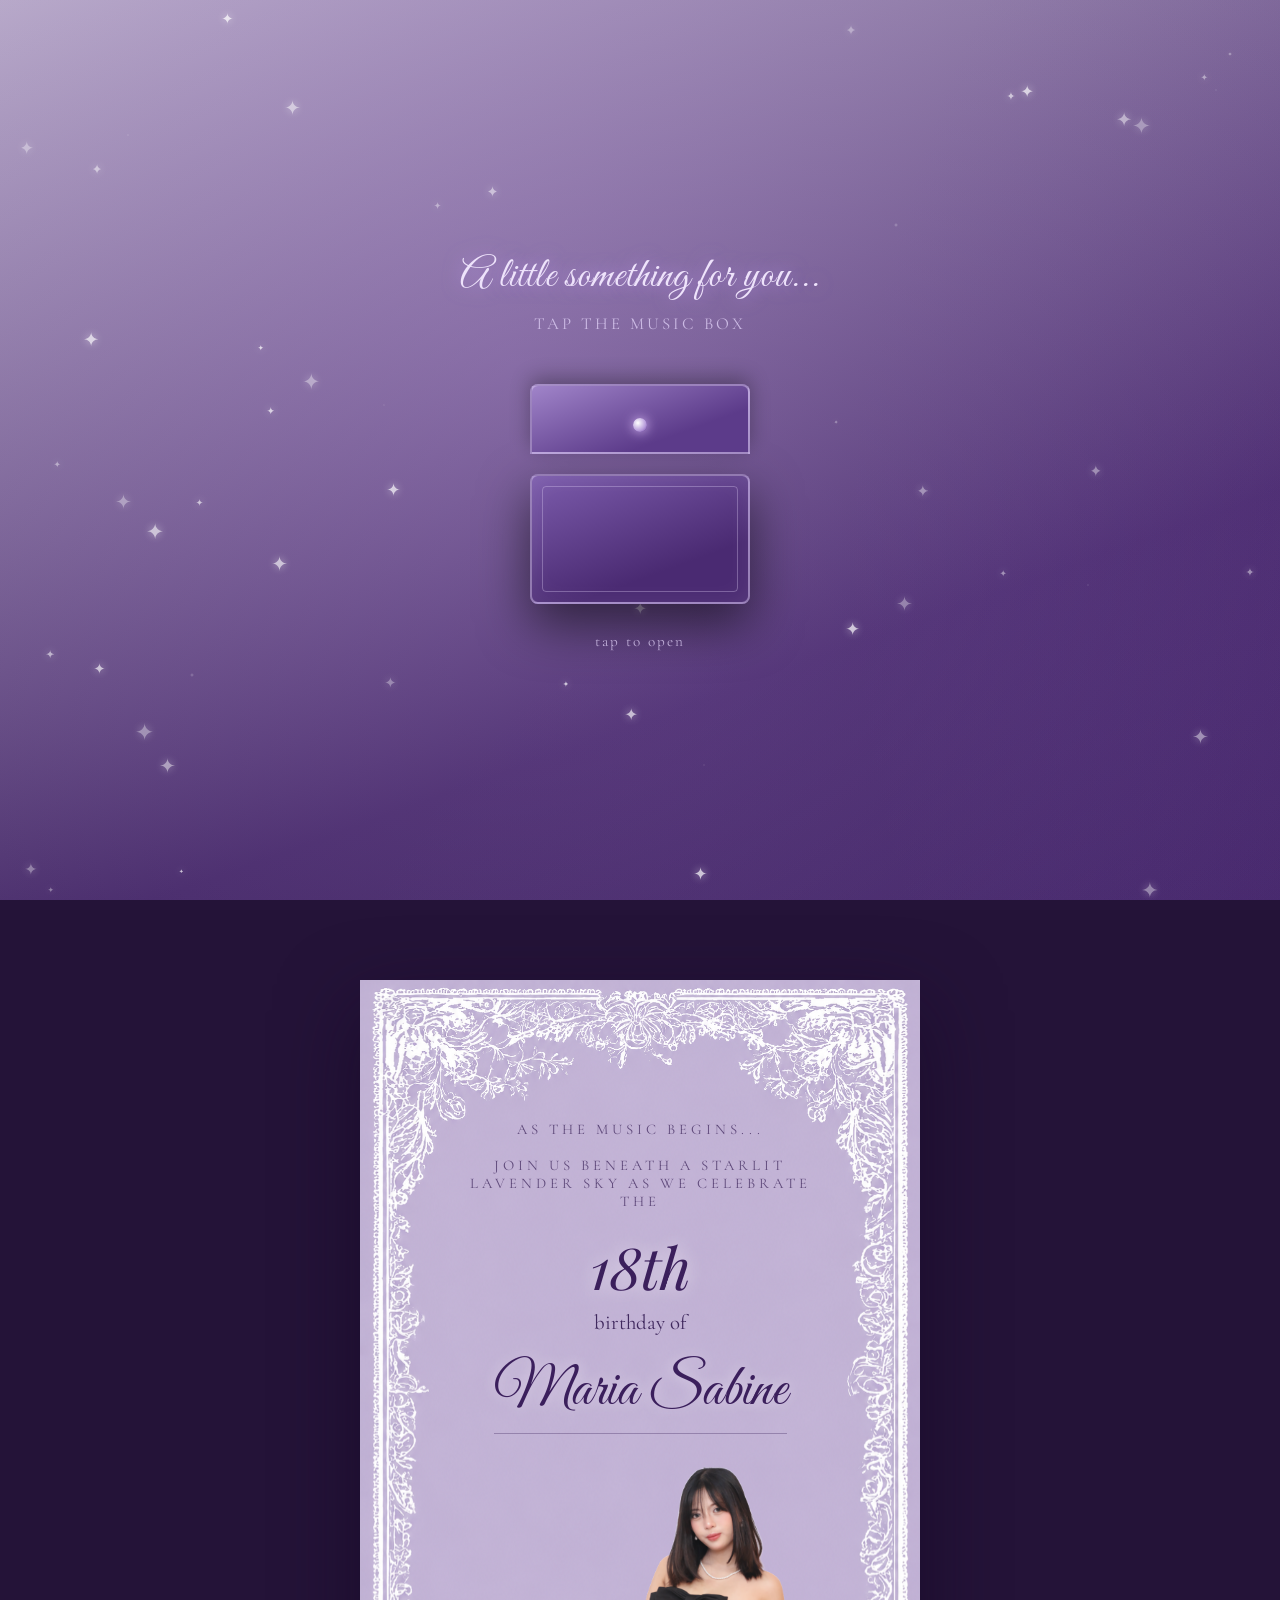
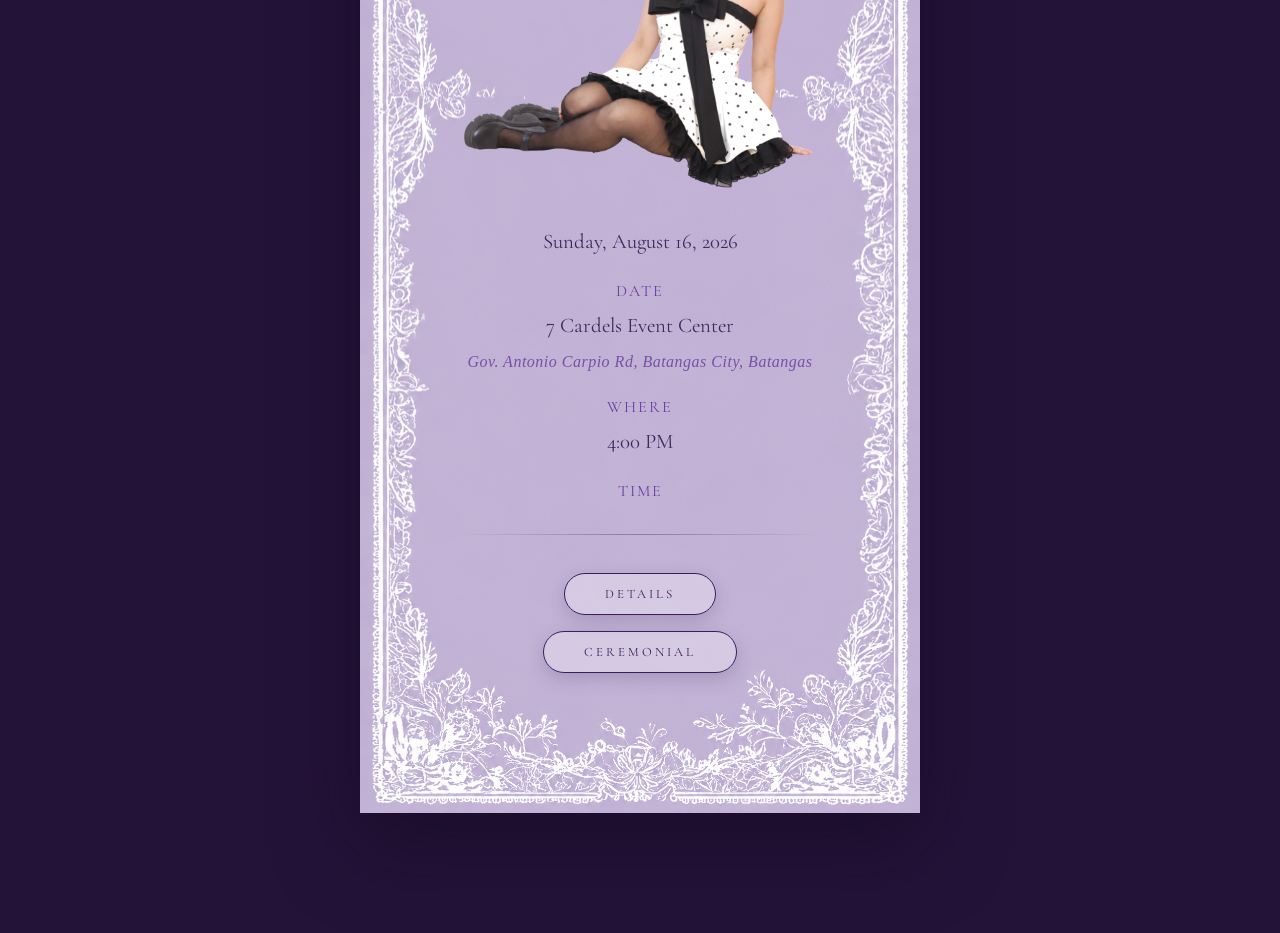
==== commit 1b8fe120: "Added Ballarina, updated guest list, added btns" ====
--- a/index.html
+++ b/index.html
@@ -33,7 +33,7 @@
     </div>
     <div class="ballerina-stage">
       <div class="spin">
-        <svg class="centerpiece-star"><use href="#sparkleShape"></use></svg>
+        <img class="ballerina-icon" src="pics/Ballarina.png" alt="ballerina"/>
       </div>
     </div>
     <div class="box-base"></div>
--- a/style.css
+++ b/style.css
@@ -156,15 +156,16 @@
 
 .ballerina-stage{
   position:absolute;
-  bottom:60px;
+  bottom:58px;
   left:50%;
-  width:64px;
-  height:64px;
+  width:58px;
+  height:82px;
   transform:translateX(-50%) scale(0.2);
   opacity:0;
   transform-origin:bottom center;
   transition:opacity .6s ease .3s, transform .8s cubic-bezier(.34,1.56,.64,1) .3s;
   z-index:2;
+  perspective:300px;
 }
 .box-wrap.open .ballerina-stage{
   opacity:1;
@@ -174,22 +175,22 @@
   width:100%;
   height:100%;
   animation:none;
-  transform-origin:50% 50%;
+  transform-origin:50% 88%;
+  transform-style:preserve-3d;
 }
 .box-wrap.open .spin{
-  animation:spinSparkle 3.4s ease-in-out infinite;
-}
-@keyframes spinSparkle{
-  0%{ transform:rotate(0deg) scale(0.85); }
-  50%{ transform:rotate(180deg) scale(1.2); }
-  100%{ transform:rotate(360deg) scale(0.85); }
-}
-
-.centerpiece-star{
+  animation:spinBallerina 3.2s linear infinite;
+}
+@keyframes spinBallerina{
+  from{ transform:rotateY(0deg); }
+  to{ transform:rotateY(360deg); }
+}
+
+.ballerina-icon{
   width:100%;
   height:100%;
-  fill:#fff;
-  filter:drop-shadow(0 0 14px rgba(230,200,255,0.95));
+  object-fit:contain;
+  filter:drop-shadow(0 0 10px rgba(230,200,255,0.9));
 }
 
 .sparkle{
@@ -435,7 +436,7 @@
 }
 .venue-address{
   display:block;
-  font-size:0.75rem;
+  font-size:1rem;
   font-style:italic;
   letter-spacing:0.5px;
   color:var(--violet);
@@ -509,6 +510,34 @@
   text-align:center;
   text-shadow:0 0 14px rgba(255,255,255,0.5);
   margin-bottom:4px;
+}
+.role-emoji{
+  font-style:normal;
+  font-size:1.35rem;
+  vertical-align:-2px;
+  text-shadow:none;
+}
+
+/* small sparkle-and-line divider used between ceremony chapters */
+.ornate-divider{
+  display:flex;
+  align-items:center;
+  justify-content:center;
+  gap:14px;
+  margin:28px 0;
+}
+.ornate-divider span{
+  flex:1;
+  max-width:120px;
+  height:1px;
+  background:linear-gradient(90deg, transparent, rgba(64,41,94,0.4), transparent);
+}
+.mini-sparkle{
+  width:14px;
+  height:14px;
+  fill:var(--violet);
+  opacity:0.85;
+  flex-shrink:0;
 }
 .role-subtitle{
   text-align:center;
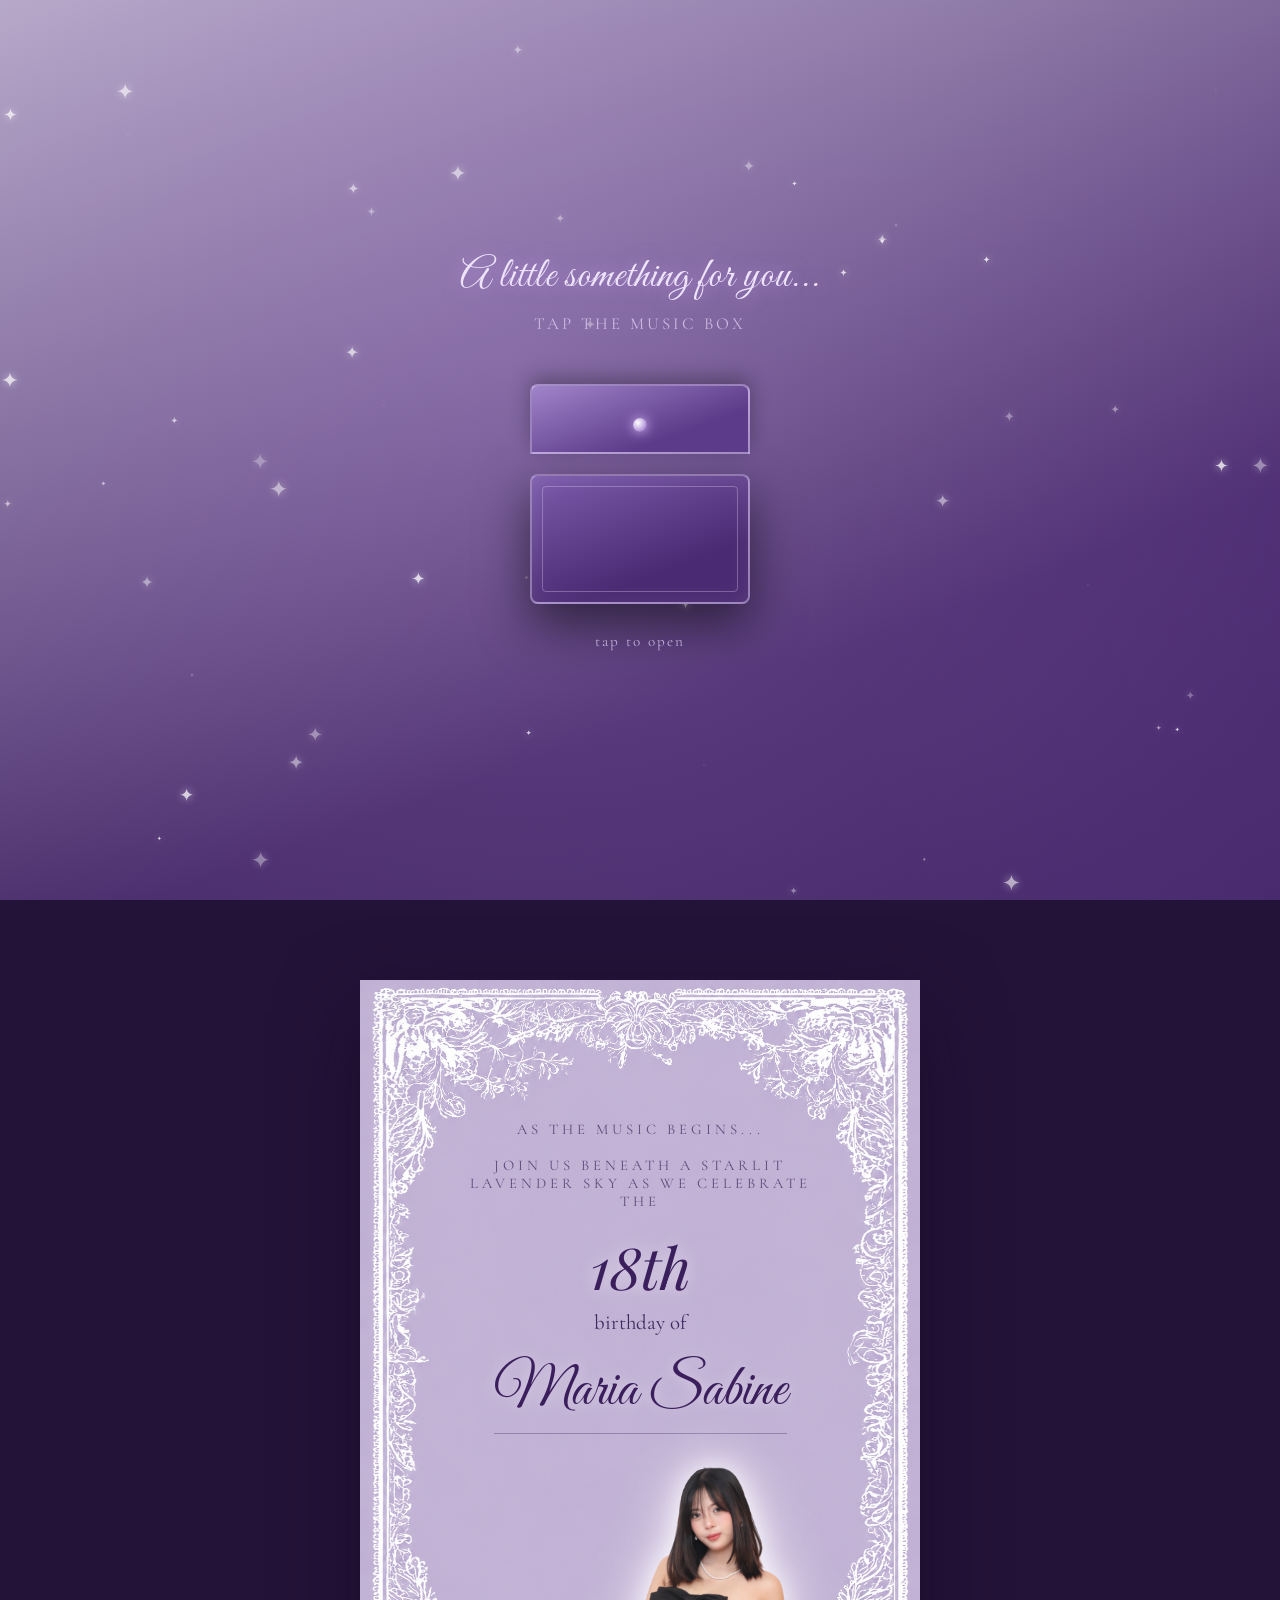
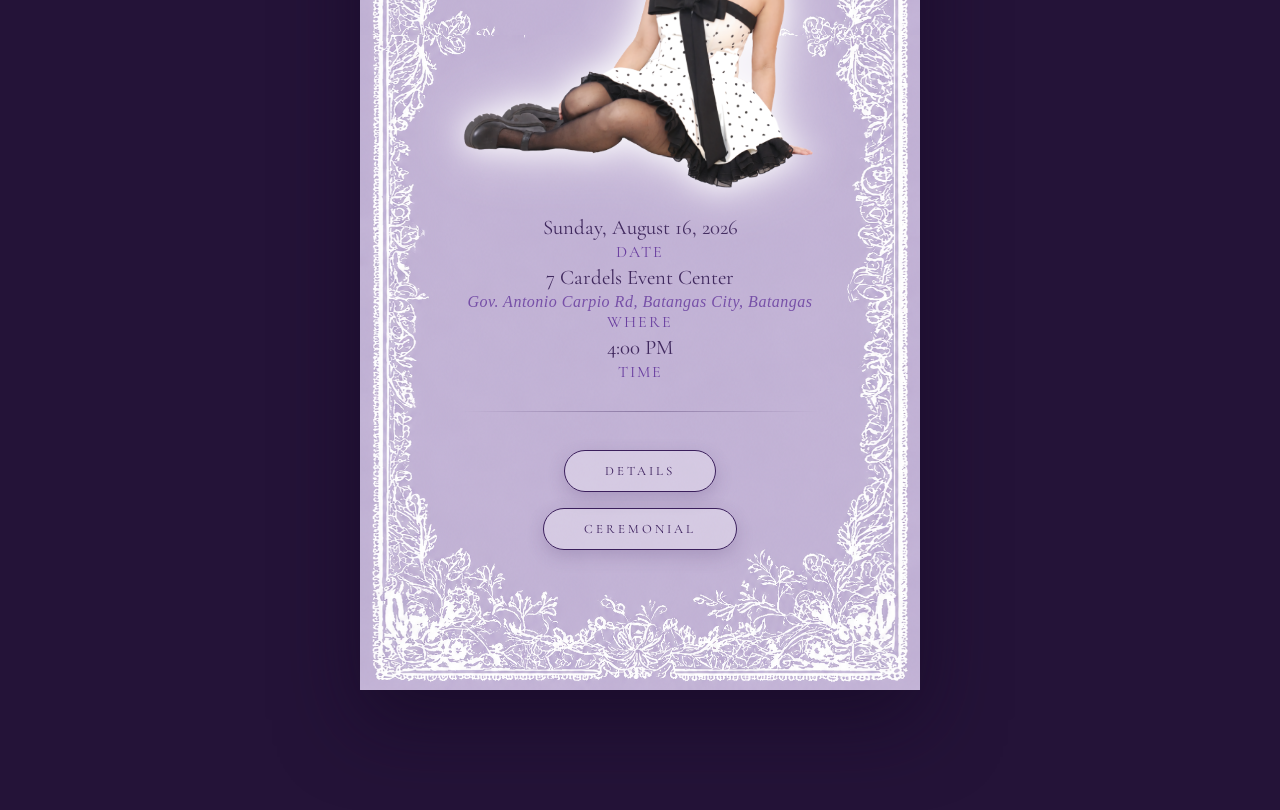
==== commit 59118658: "Fix mobile visibility on details/ceremony, tighten spacing, add live guest-list CSV fetch" ====
--- a/index.html
+++ b/index.html
@@ -3,7 +3,16 @@
 <head>
 <meta charset="UTF-8" />
 <meta name="viewport" content="width=device-width, initial-scale=1.0" />
-<title>18th Birthday Invitation</title>
+<title>You're Invited &mdash; Maria's 18th Birthday</title>
+
+<!-- Link preview (shown when this page is shared in Messenger, iMessage, etc.) -->
+<meta property="og:title" content="You're Invited — Maria's 18th Birthday" />
+<meta property="og:description" content="Join us on Sunday, August 16, 2026 as we celebrate Maria's 18th birthday at 7 Cardels Event Center." />
+<meta property="og:image" content="https://izumi131.github.io/invatation/pics/name_transparent.png" />
+<meta property="og:type" content="website" />
+<meta property="og:url" content="https://izumi131.github.io/invatation/" />
+<meta name="twitter:card" content="summary_large_image" />
+
 <link rel="preconnect" href="https://fonts.googleapis.com">
 <link href="https://fonts.googleapis.com/css2?family=Great+Vibes&family=Cormorant+Garamond:ital,wght@0,400;0,500;0,600;1,400&family=Playfair+Display:ital,wght@0,500;0,700;1,500&display=swap" rel="stylesheet">
 <link rel="stylesheet" href="style.css">
@@ -56,7 +65,7 @@
     <div class="name-placeholder">Maria Sabine</div>
 
     <div>
-      <img src="pics/name_transparent.png" alt="Maria Sabine"/>
+      <img src="pics/name_transparent.png" alt="Maria Sabine" class="glow-photo"/>
     </div>
 
     <div class="details">
--- a/style.css
+++ b/style.css
@@ -191,6 +191,10 @@
   height:100%;
   object-fit:contain;
   filter:drop-shadow(0 0 10px rgba(230,200,255,0.9));
+}
+
+.glow-photo{
+  filter:drop-shadow(0 0 14px rgba(255,255,255,0.9)) drop-shadow(0 0 28px rgba(255,255,255,0.65));
 }
 
 .sparkle{
@@ -429,9 +433,9 @@
   padding-bottom:6px;
 }
 .details{
-  margin:26px 0;
+  margin:20px 0;
   font-size:1.3rem;
-  line-height:1.9;
+  line-height:1.2;
   color:var(--ink);
 }
 .venue-address{
@@ -441,7 +445,7 @@
   letter-spacing:0.5px;
   color:var(--violet);
   opacity:0.85;
-  margin-top:2px;
+  margin-top:1px;
 }
 .details .label{
   display:block;
@@ -449,7 +453,8 @@
   text-transform:uppercase;
   font-size:1rem;
   color:var(--violet);
-  margin-top:14px;
+  margin-top:2px;
+  margin-bottom:4px;
 }
 hr.divider{
   border:none;
